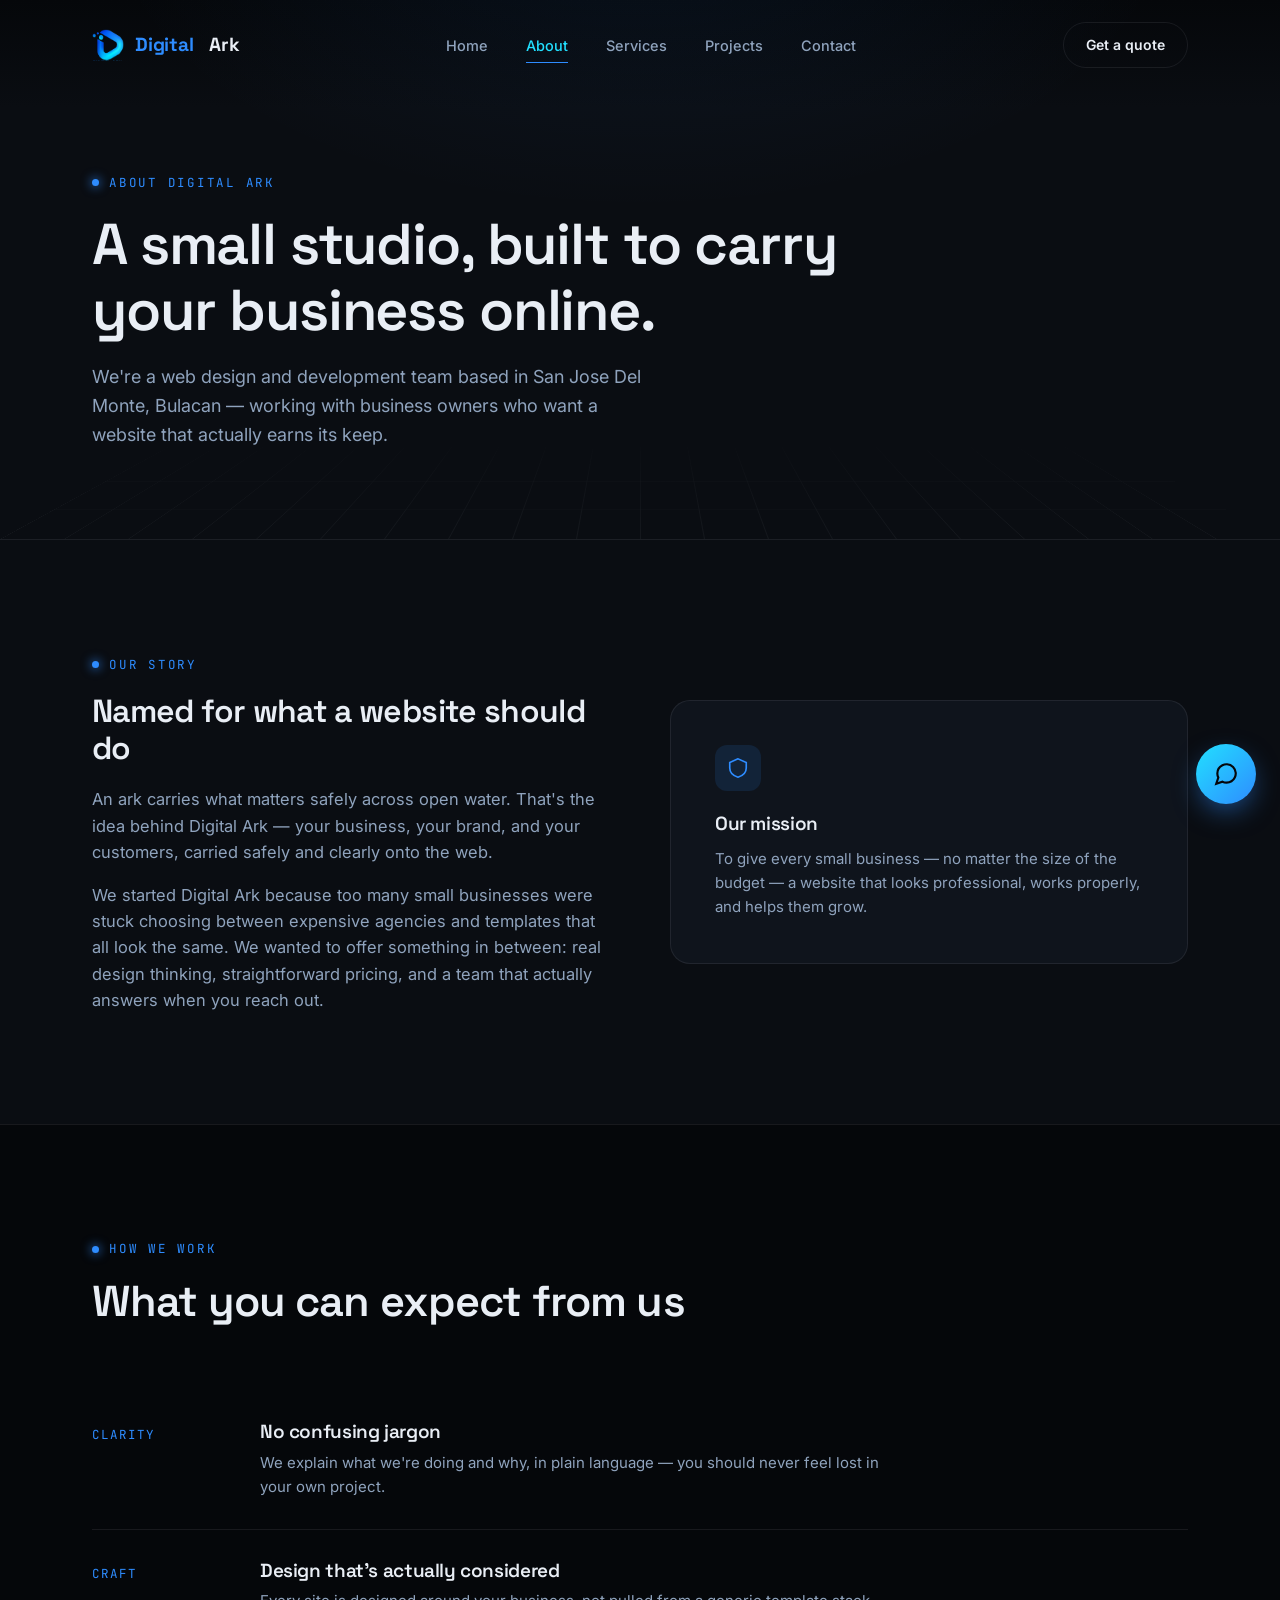
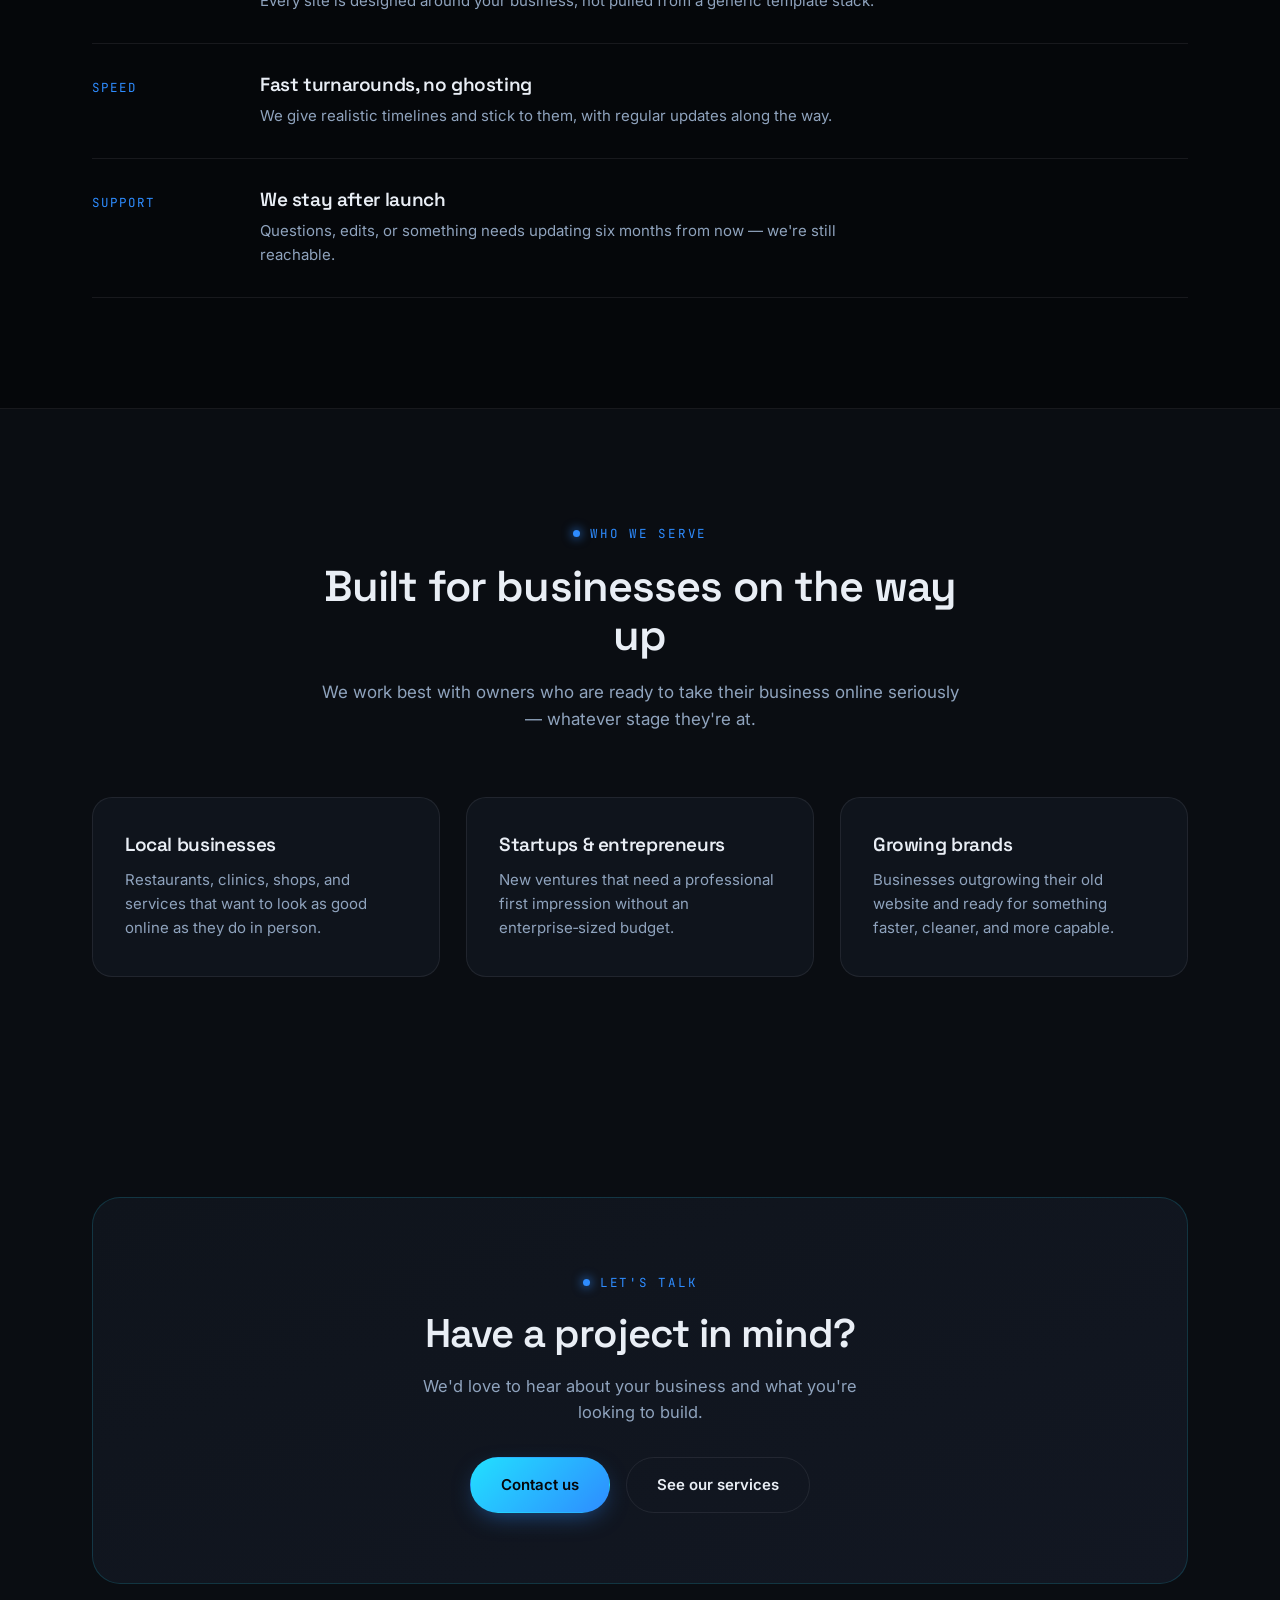
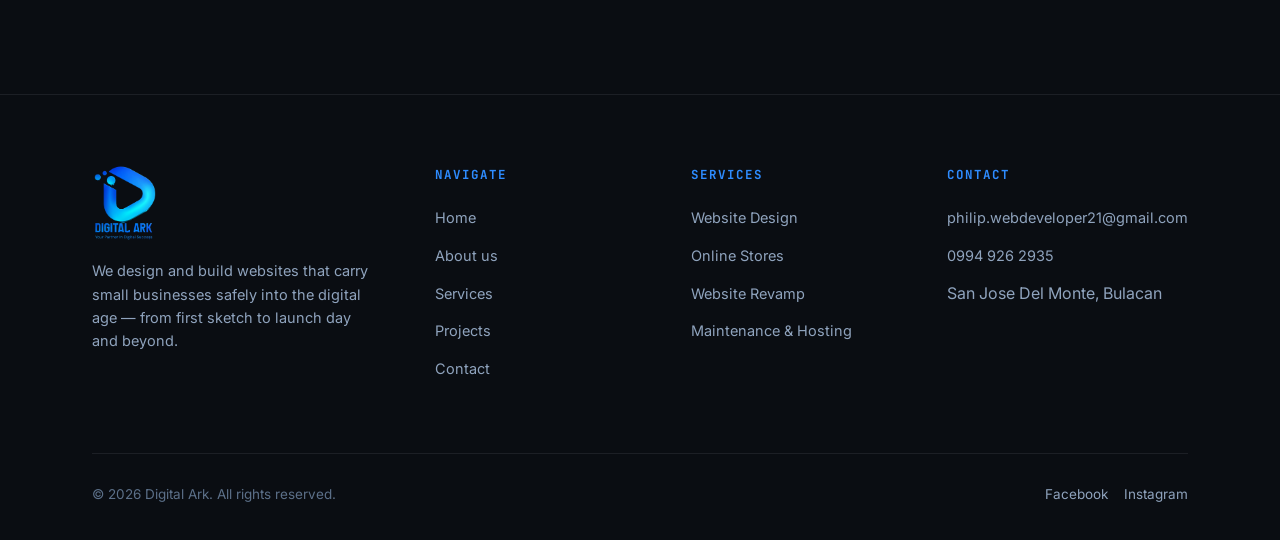
==== about.html @ 77d63b0c "Update about.html" ====
<!DOCTYPE html>
<html lang="en">
<head>
<meta charset="UTF-8">
<meta name="viewport" content="width=device-width, initial-scale=1.0">
<title>About Us — Digital Ark</title>
<meta name="description" content="Digital Ark is a web design studio based in San Jose Del Monte, Bulacan, building websites for small businesses across the Philippines.">
<link rel="icon" type="image/png" href="assets/logo-icon.png">
<link rel="stylesheet" href="css/style.css">
</head>
<body>

    <button id="faq-chat-fab" class="ai-chat-fab" aria-label="Chat with Digital Ark">
  <svg viewBox="0 0 24 24" fill="none" stroke="currentColor" stroke-width="2"><path d="M21 11.5a8.38 8.38 0 0 1-.9 3.8 8.5 8.5 0 0 1-7.6 4.7 8.38 8.38 0 0 1-3.8-.9L3 21l1.9-5.7a8.38 8.38 0 0 1-.9-3.8 8.5 8.5 0 0 1 4.7-7.6 8.38 8.38 0 0 1 3.8-.9h.5a8.48 8.48 0 0 1 8 8v.5z"/></svg>
</button>

<nav class="nav">
  <div class="container nav-inner">
    <a href="index.html" class="brand"><img src="assets/logo-icon.png" alt="Digital Ark logo"><span>Digital</span>&nbsp;Ark</a>
    <div class="nav-links">
      <a href="index.html">Home</a>
      <a href="about.html">About</a>
      <a href="services.html">Services</a>
      <a href="projects.html">Projects</a>
      <a href="contact.html">Contact</a>
    </div>
    <div class="nav-cta">
      <a href="contact.html" class="btn btn-ghost">Get a quote</a>
      <button class="nav-toggle" aria-label="Toggle menu"><span></span><span></span><span></span></button>
    </div>
  </div>
</nav>

<header class="page-hero">
  <div class="horizon"></div>
  <div class="container">
    <div class="eyebrow">About Digital Ark</div>
    <h1>A small studio, built to carry your business online.</h1>
    <p>We're a web design and development team based in San Jose Del Monte, Bulacan — working with business owners who want a website that actually earns its keep.</p>
  </div>
</header>

<section>
  <div class="container">
    <div class="grid grid-2" style="align-items:center; gap:60px;">
      <div class="reveal">
        <div class="eyebrow">Our Story</div>
        <h2 style="font-size:2rem; margin-bottom:20px;">Named for what a website should do</h2>
        <p class="text-muted" style="font-size:16.5px; margin-bottom:16px;">An ark carries what matters safely across open water. That's the idea behind Digital Ark — your business, your brand, and your customers, carried safely and clearly onto the web.</p>
        <p class="text-muted" style="font-size:16.5px;">We started Digital Ark because too many small businesses were stuck choosing between expensive agencies and templates that all look the same. We wanted to offer something in between: real design thinking, straightforward pricing, and a team that actually answers when you reach out.</p>
      </div>
      <div class="reveal reveal-delay-1">
        <div class="card" style="padding:44px;">
          <div class="icon"><svg width="22" height="22" viewBox="0 0 24 24" fill="none" stroke="currentColor" stroke-width="1.8"><path d="M12 2 3 6v6c0 5 4 8.5 9 10 5-1.5 9-5 9-10V6z"/></svg></div>
          <h3>Our mission</h3>
          <p>To give every small business — no matter the size of the budget — a website that looks professional, works properly, and helps them grow.</p>
        </div>
      </div>
    </div>
  </div>
</section>

<section style="background:var(--bg-deep); border-top:1px solid var(--line-soft); border-bottom:1px solid var(--line-soft);">
  <div class="container">
    <div class="section-head reveal">
      <div class="eyebrow">How We Work</div>
      <h2>What you can expect from us</h2>
    </div>

    <div class="value-row reveal">
      <div class="tag">Clarity</div>
      <div>
        <h4>No confusing jargon</h4>
        <p>We explain what we're doing and why, in plain language — you should never feel lost in your own project.</p>
      </div>
    </div>
    <div class="value-row reveal reveal-delay-1">
      <div class="tag">Craft</div>
      <div>
        <h4>Design that's actually considered</h4>
        <p>Every site is designed around your business, not pulled from a generic template stack.</p>
      </div>
    </div>
    <div class="value-row reveal reveal-delay-2">
      <div class="tag">Speed</div>
      <div>
        <h4>Fast turnarounds, no ghosting</h4>
        <p>We give realistic timelines and stick to them, with regular updates along the way.</p>
      </div>
    </div>
    <div class="value-row reveal reveal-delay-3">
      <div class="tag">Support</div>
      <div>
        <h4>We stay after launch</h4>
        <p>Questions, edits, or something needs updating six months from now — we're still reachable.</p>
      </div>
    </div>
  </div>
</section>

<section>
  <div class="container">
    <div class="section-head center reveal">
      <div class="eyebrow" style="justify-content:center">Who We Serve</div>
      <h2>Built for businesses on the way up</h2>
      <p>We work best with owners who are ready to take their business online seriously — whatever stage they're at.</p>
    </div>
    <div class="grid grid-3">
      <div class="card reveal">
        <h3>Local businesses</h3>
        <p>Restaurants, clinics, shops, and services that want to look as good online as they do in person.</p>
      </div>
      <div class="card reveal reveal-delay-1">
        <h3>Startups & entrepreneurs</h3>
        <p>New ventures that need a professional first impression without an enterprise‑sized budget.</p>
      </div>
      <div class="card reveal reveal-delay-2">
        <h3>Growing brands</h3>
        <p>Businesses outgrowing their old website and ready for something faster, cleaner, and more capable.</p>
      </div>
    </div>
  </div>
</section>

<section>
  <div class="container">
    <div class="cta-banner reveal">
      <div class="eyebrow" style="justify-content:center">Let's talk</div>
      <h2>Have a project in mind?</h2>
      <p>We'd love to hear about your business and what you're looking to build.</p>
      <div class="actions">
        <a href="contact.html" class="btn btn-primary">Contact us</a>
        <a href="services.html" class="btn btn-ghost">See our services</a>
      </div>
    </div>
  </div>
</section>

<footer>
  <div class="container">
    <div class="footer-top">
      <div class="footer-brand">
        <a href="index.html" class="brand"><img src="assets/logo-full.png" alt="Digital Ark — Your Partner in Digital Success"></a>
        <p>We design and build websites that carry small businesses safely into the digital age — from first sketch to launch day and beyond.</p>
      </div>
      <div class="footer-col">
        <h5>Navigate</h5>
        <ul>
          <li><a href="index.html">Home</a></li>
          <li><a href="about.html">About us</a></li>
          <li><a href="services.html">Services</a></li>
          <li><a href="projects.html">Projects</a></li>
          <li><a href="contact.html">Contact</a></li>
        </ul>
      </div>
      <div class="footer-col">
        <h5>Services</h5>
        <ul>
          <li><a href="services.html">Website Design</a></li>
          <li><a href="services.html">Online Stores</a></li>
          <li><a href="services.html">Website Revamp</a></li>
          <li><a href="services.html">Maintenance & Hosting</a></li>
        </ul>
      </div>
      <div class="footer-col">
        <h5>Contact</h5>
        <ul>
          <li><a href="mailto:philip.webdeveloper21@gmail.com">philip.webdeveloper21@gmail.com</a></li>
          <li><a href="tel:+639949262935">0994 926 2935</a></li>
          <li><span class="text-muted">San Jose Del Monte, Bulacan</span></li>
        </ul>
      </div>
    </div>
    <div class="footer-bottom">
      <p>© 2026 Digital Ark. All rights reserved.</p>
      <div class="socials">
<a href="https://www.facebook.com/profile.php?id=61579037024996" aria-label="Facebook" target="_blank" rel="noopener noreferrer">
    Facebook
</a>

<a href="https://www.instagram.com/phlp_john/" aria-label="Instagram" target="_blank" rel="noopener noreferrer">
    Instagram
</a>
      </div>
    </div>
  </div>
</footer>

<script src="js/main.js"></script>
       <script src="js/faq-chatbot.js"></script>
</body>
</html>
---- css/style.css ----
/* ============================================================
   DIGITAL ARK — Design System
   Matched to the brand logo: a deep-blue-to-cyan "D" mark on
   near-black. The glow is the signal here — a bright electric
   current running through a dark interface.
   ============================================================ */

@import url('https://fonts.googleapis.com/css2?family=Space+Grotesk:wght@400;500;600;700&family=Inter:wght@400;500;600;700&family=JetBrains+Mono:wght@400;500&display=swap');

:root {
  --bg-deep: #05070a;
  --bg-navy: #0a0d12;
  --bg-navy-light: #121722;
  --bg-card: #0f141c;
  --bg-card-hover: #161e2b;
  --line: rgba(34, 224, 255, 0.16);
  --line-soft: rgba(233, 238, 245, 0.08);
  --gold: #2e8cff;
  --gold-bright: #22e0ff;
  --gold-dim: rgba(46, 140, 255, 0.5);
  --text: #e9eef5;
  --text-muted: #8fa3bd;
  --text-faint: #5c7089;
  --font-display: 'Space Grotesk', sans-serif;
  --font-body: 'Inter', sans-serif;
  --font-mono: 'JetBrains Mono', monospace;
  --ease: cubic-bezier(0.16, 1, 0.3, 1);
  --container: 1160px;
}

* { margin: 0; padding: 0; box-sizing: border-box; }

html { scroll-behavior: smooth; }

@media (prefers-reduced-motion: reduce) {
  html { scroll-behavior: auto; }
  *, *::before, *::after {
    animation-duration: 0.001ms !important;
    animation-iteration-count: 1 !important;
    transition-duration: 0.001ms !important;
    scroll-behavior: auto !important;
  }
}

body {
  background: var(--bg-navy);
  color: var(--text);
  font-family: var(--font-body);
  line-height: 1.6;
  overflow-x: hidden;
  background-image:
    radial-gradient(ellipse 900px 500px at 50% -10%, rgba(46,140,255,0.08), transparent 60%),
    linear-gradient(180deg, var(--bg-deep) 0%, var(--bg-navy) 12%);
  background-attachment: fixed;
}

a { color: inherit; text-decoration: none; }
ul { list-style: none; }
img { max-width: 100%; display: block; }
button { font-family: inherit; cursor: pointer; }

.container {
  max-width: var(--container);
  margin: 0 auto;
  padding: 0 32px;
}

h1, h2, h3, h4 {
  font-family: var(--font-display);
  font-weight: 600;
  letter-spacing: -0.02em;
  line-height: 1.15;
}

.eyebrow {
  display: inline-flex;
  align-items: center;
  gap: 10px;
  font-family: var(--font-mono);
  font-size: 12.5px;
  letter-spacing: 0.14em;
  text-transform: uppercase;
  color: var(--gold);
  margin-bottom: 18px;
}
.eyebrow::before {
  content: '';
  width: 7px; height: 7px;
  border-radius: 50%;
  background: var(--gold);
  box-shadow: 0 0 10px 2px var(--gold-dim);
}

.text-muted { color: var(--text-muted); }

/* ---------------- Buttons ---------------- */
.btn {
  display: inline-flex;
  align-items: center;
  justify-content: center;
  gap: 8px;
  padding: 15px 30px;
  border-radius: 999px;
  font-weight: 600;
  font-size: 15px;
  border: 1px solid transparent;
  transition: transform .35s var(--ease), box-shadow .35s var(--ease), background .35s var(--ease), border-color .35s var(--ease);
  white-space: nowrap;
}
.btn-primary {
  background: linear-gradient(135deg, var(--gold-bright), var(--gold));
  color: #05070a;
  box-shadow: 0 8px 24px -8px rgba(46,140,255,0.55);
}
.btn-primary:hover { transform: translateY(-2px); box-shadow: 0 14px 30px -8px rgba(46,140,255,0.7); }
.btn-ghost {
  background: transparent;
  color: var(--text);
  border-color: var(--line-soft);
}
.btn-ghost:hover { border-color: var(--gold-dim); background: rgba(46,140,255,0.06); transform: translateY(-2px); }
.btn-block { width: 100%; }

/* ---------------- Nav ---------------- */
.nav {
  position: fixed;
  top: 0; left: 0; right: 0;
  z-index: 1000;
  padding: 22px 0;
  transition: padding .4s var(--ease), background .4s var(--ease), border-color .4s var(--ease);
  border-bottom: 1px solid transparent;
}
.nav.scrolled {
  padding: 14px 0;
  background: rgba(6, 11, 20, 0.82);
  backdrop-filter: blur(14px);
  -webkit-backdrop-filter: blur(14px);
  border-bottom: 1px solid var(--line-soft);
}
.nav-inner { display: flex; align-items: center; justify-content: space-between; }
.brand { display: flex; align-items: center; gap: 11px; font-family: var(--font-display); font-weight: 700; font-size: 19px; letter-spacing: -0.01em; }
.brand img { width: 32px; height: 32px; }
.brand span { color: var(--gold); }

.nav-links { display: flex; align-items: center; gap: 38px; }
.nav-links a {
  font-size: 14.5px; font-weight: 500; color: var(--text-muted);
  position: relative; padding: 4px 0; transition: color .3s;
}
.nav-links a::after {
  content: ''; position: absolute; left: 0; bottom: -2px;
  width: 0; height: 1px; background: var(--gold);
  transition: width .35s var(--ease);
}
.nav-links a:hover { color: var(--text); }
.nav-links a:hover::after { width: 100%; }
.nav-links a.active { color: var(--gold-bright); }
.nav-links a.active::after { width: 100%; }
.nav-cta { display: flex; align-items: center; gap: 18px; }
.nav-cta .btn { padding: 11px 22px; font-size: 14px; }

.nav-toggle {
  display: none;
  flex-direction: column;
  gap: 5px;
  background: none; border: none;
  z-index: 1001;
}
.nav-toggle span { width: 24px; height: 2px; background: var(--text); border-radius: 2px; transition: transform .3s var(--ease), opacity .3s; }
.nav-toggle.open span:nth-child(1) { transform: translateY(7px) rotate(45deg); }
.nav-toggle.open span:nth-child(2) { opacity: 0; }
.nav-toggle.open span:nth-child(3) { transform: translateY(-7px) rotate(-45deg); }

/* ---------------- Beacon signature element ---------------- */
.beacon {
  position: relative;
  width: 14px; height: 14px;
  border-radius: 50%;
  background: var(--gold-bright);
  box-shadow: 0 0 20px 4px var(--gold-dim);
}
.beacon::before, .beacon::after {
  content: '';
  position: absolute;
  inset: 0;
  border-radius: 50%;
  border: 1px solid var(--gold);
  animation: sonar 3.2s var(--ease) infinite;
  opacity: 0;
}
.beacon::after { animation-delay: 1.6s; }
@keyframes sonar {
  0% { transform: scale(1); opacity: 0.65; }
  100% { transform: scale(9); opacity: 0; }
}

.hero-beacon-wrap {
  position: absolute;
  top: 12%;
  left: 50%;
  transform: translateX(-50%);
}

/* Horizon grid backdrop for hero sections */
.horizon {
  position: absolute;
  left: 0; right: 0; bottom: 0;
  height: 46%;
  background-image:
    linear-gradient(var(--line-soft) 1px, transparent 1px),
    linear-gradient(90deg, var(--line-soft) 1px, transparent 1px);
  background-size: 64px 64px;
  mask-image: linear-gradient(to top, black, transparent 90%);
  -webkit-mask-image: linear-gradient(to top, black, transparent 90%);
  transform: perspective(500px) rotateX(55deg);
  transform-origin: bottom;
  opacity: 0.55;
  pointer-events: none;
}

/* ---------------- Page hero (inner pages) ---------------- */
.page-hero {
  position: relative;
  padding: 168px 0 90px;
  overflow: hidden;
  border-bottom: 1px solid var(--line-soft);
}
.page-hero h1 { font-size: clamp(2.4rem, 5vw, 3.6rem); max-width: 780px; }
.page-hero p { margin-top: 20px; font-size: 18px; color: var(--text-muted); max-width: 560px; }

/* ---------------- Hero (home) ---------------- */
.hero {
  position: relative;
  padding: 200px 0 140px;
  overflow: hidden;
}
.hero-content { position: relative; z-index: 2; text-align: center; max-width: 880px; margin: 0 auto; }
.hero h1 {
  font-size: clamp(2.6rem, 6.4vw, 4.6rem);
  margin-top: 28px;
}
.hero h1 em { font-style: normal; color: var(--gold-bright); }
.hero p.lead {
  margin: 26px auto 40px;
  font-size: 19px;
  color: var(--text-muted);
  max-width: 560px;
}
.hero-ctas { display: flex; gap: 16px; justify-content: center; flex-wrap: wrap; }

.hero-stats {
  position: relative; z-index: 2;
  display: grid;
  grid-template-columns: repeat(4, 1fr);
  gap: 1px;
  margin-top: 100px;
  background: var(--line-soft);
  border: 1px solid var(--line-soft);
  border-radius: 18px;
  overflow: hidden;
}
.hero-stats div {
  background: rgba(11,26,44,0.7);
  padding: 30px 20px;
  text-align: center;
}
.hero-stats strong {
  display: block;
  font-family: var(--font-display);
  font-size: clamp(1.5rem, 3vw, 2.1rem);
  color: var(--gold-bright);
}
.hero-stats span { font-size: 13px; color: var(--text-muted); }

/* ---------------- Sections ---------------- */
section { position: relative; padding: 110px 0; }
.section-head { max-width: 640px; margin-bottom: 64px; }
.section-head.center { margin-left: auto; margin-right: auto; text-align: center; }
.section-head h2 { font-size: clamp(1.9rem, 3.6vw, 2.7rem); }
.section-head p { margin-top: 18px; font-size: 17px; color: var(--text-muted); }

.divider {
  display: flex; align-items: center; gap: 16px;
  color: var(--text-faint);
}
.divider::before, .divider::after { content: ''; flex: 1; height: 1px; background: var(--line-soft); }

/* ---------------- Cards ---------------- */
.grid { display: grid; gap: 26px; }
.grid-3 { grid-template-columns: repeat(3, 1fr); }
.grid-2 { grid-template-columns: repeat(2, 1fr); }

.card {
  background: var(--bg-card);
  border: 1px solid var(--line-soft);
  border-radius: 20px;
  padding: 36px 32px;
  transition: transform .4s var(--ease), border-color .4s var(--ease), background .4s var(--ease);
}
.card:hover {
  transform: translateY(-6px);
  border-color: var(--gold-dim);
  background: var(--bg-card-hover);
}
.card .icon {
  width: 46px; height: 46px;
  border-radius: 12px;
  background: rgba(46,140,255,0.12);
  display: flex; align-items: center; justify-content: center;
  margin-bottom: 22px;
  color: var(--gold);
}
.card h3 { font-size: 19px; margin-bottom: 12px; }
.card p { color: var(--text-muted); font-size: 15px; }
.card ul { margin-top: 16px; display: flex; flex-direction: column; gap: 9px; }
.card ul li {
  font-size: 14px; color: var(--text-muted);
  display: flex; align-items: center; gap: 10px;
}
.card ul li::before { content: ''; width: 5px; height: 5px; border-radius: 50%; background: var(--gold); flex-shrink: 0; }
.card .price { margin-top: 20px; font-family: var(--font-display); font-size: 30px; color: var(--gold-bright); }
.card .price span { font-family: var(--font-body); font-size: 14px; color: var(--text-muted); font-weight: 400; }

.card.featured { border-color: var(--gold-dim); position: relative; background: linear-gradient(180deg, rgba(46,140,255,0.08), var(--bg-card) 40%); }
.card.featured::before {
  content: 'Most chosen';
  position: absolute; top: -13px; left: 32px;
  font-family: var(--font-mono); font-size: 11px; letter-spacing: 0.1em; text-transform: uppercase;
  background: var(--gold); color: #05070a; padding: 5px 12px; border-radius: 999px; font-weight: 600;
}

/* ---------------- Process / numbered steps ---------------- */
.steps { display: grid; grid-template-columns: repeat(4, 1fr); gap: 0; }
.step {
  position: relative;
  padding: 0 26px 0 0;
  border-right: 1px solid var(--line-soft);
}
.step:last-child { border-right: none; }
.step .num {
  font-family: var(--font-mono);
  font-size: 13px;
  color: var(--gold);
  letter-spacing: 0.08em;
}
.step h3 { margin: 16px 0 10px; font-size: 18px; }
.step p { font-size: 14.5px; color: var(--text-muted); }

/* ---------------- Values grid (about) ---------------- */
.value-row {
  display: flex;
  gap: 28px;
  padding: 30px 0;
  border-bottom: 1px solid var(--line-soft);
  align-items: flex-start;
}
.value-row:first-child { border-top: 1px solid var(--line-soft); }
.value-row .tag {
  font-family: var(--font-mono);
  font-size: 12.5px;
  color: var(--gold);
  width: 140px;
  flex-shrink: 0;
  padding-top: 4px;
  text-transform: uppercase;
  letter-spacing: 0.08em;
}
.value-row h4 { font-size: 19px; margin-bottom: 8px; }
.value-row p { color: var(--text-muted); font-size: 15px; max-width: 620px; }

/* ---------------- Projects ---------------- */
.filters { display: flex; gap: 10px; flex-wrap: wrap; margin-bottom: 46px; }
.filter-btn {
  padding: 9px 20px;
  border-radius: 999px;
  border: 1px solid var(--line-soft);
  background: transparent;
  color: var(--text-muted);
  font-size: 13.5px;
  font-weight: 500;
  transition: all .3s var(--ease);
}
.filter-btn:hover { border-color: var(--gold-dim); color: var(--text); }
.filter-btn.active { background: var(--gold); color: #05070a; border-color: var(--gold); font-weight: 600; }

.project-card { overflow: hidden; padding: 0; }
.project-thumb {
  height: 210px;
  position: relative;
  display: flex; align-items: center; justify-content: center;
  overflow: hidden;
}
.project-thumb::after {
  content: '';
  position: absolute; inset: 0;
  background-image: linear-gradient(rgba(233,238,245,0.06) 1px, transparent 1px), linear-gradient(90deg, rgba(233,238,245,0.06) 1px, transparent 1px);
  background-size: 26px 26px;
}
.project-thumb span {
  position: relative; z-index: 1;
  font-family: var(--font-display);
  font-size: 15px;
  color: rgba(233,238,245,0.75);
  letter-spacing: 0.02em;
}
.project-body { padding: 28px 30px 32px; }
.project-body .tag-row { display: flex; gap: 8px; margin-bottom: 14px; flex-wrap: wrap; }
.project-body .pill {
  font-family: var(--font-mono); font-size: 11px; letter-spacing: 0.05em; text-transform: uppercase;
  color: var(--gold); border: 1px solid var(--line); padding: 4px 10px; border-radius: 999px;
}
.project-body h3 { font-size: 20px; margin-bottom: 10px; }
.project-body p { color: var(--text-muted); font-size: 14.5px; }
.note-banner {
  margin-top: 50px;
  border: 1px dashed var(--line);
  border-radius: 16px;
  padding: 26px 30px;
  color: var(--text-muted);
  font-size: 14.5px;
  text-align: center;
}

/* ---------------- Contact ---------------- */
.contact-grid { display: grid; grid-template-columns: 1fr 1.3fr; gap: 60px; align-items: start; }
.contact-info-card {
  display: flex; gap: 18px; align-items: flex-start;
  padding: 24px 0;
  border-bottom: 1px solid var(--line-soft);
}
.contact-info-card:first-child { padding-top: 0; }
.contact-info-card .icon {
  width: 44px; height: 44px; flex-shrink: 0;
  border-radius: 12px; background: rgba(46,140,255,0.12);
  display: flex; align-items: center; justify-content: center; color: var(--gold);
}
.contact-info-card h4 { font-size: 15px; margin-bottom: 6px; color: var(--text-muted); font-weight: 500; text-transform: uppercase; letter-spacing: 0.05em; font-size: 12.5px; font-family: var(--font-mono); }
.contact-info-card p { font-size: 16.5px; }
.contact-info-card a:hover { color: var(--gold-bright); }

.map-wrap {
  margin-top: 30px;
  border-radius: 18px;
  overflow: hidden;
  border: 1px solid var(--line-soft);
  filter: grayscale(0.4) invert(0.92) contrast(0.9);
  height: 260px;
}
.map-wrap iframe { width: 100%; height: 100%; border: 0; }

.form-card { background: var(--bg-card); border: 1px solid var(--line-soft); border-radius: 22px; padding: 44px; }
.field { margin-bottom: 22px; }
.field label { display: block; font-size: 13px; font-family: var(--font-mono); letter-spacing: 0.05em; color: var(--text-muted); margin-bottom: 9px; text-transform: uppercase; }
.field input, .field select, .field textarea {
  width: 100%;
  background: var(--bg-navy);
  border: 1px solid var(--line-soft);
  border-radius: 12px;
  padding: 13px 16px;
  color: var(--text);
  font-family: var(--font-body);
  font-size: 15px;
  transition: border-color .3s;
}
.field input:focus, .field select:focus, .field textarea:focus {
  outline: none; border-color: var(--gold);
}
.field textarea { resize: vertical; min-height: 120px; }
.form-status { margin-top: 16px; font-size: 14px; color: var(--gold-bright); min-height: 20px; }

/* ---------------- CTA banner ---------------- */
.cta-banner {
  position: relative;
  border-radius: 28px;
  padding: 70px 50px;
  text-align: center;
  overflow: hidden;
  background: linear-gradient(160deg, var(--bg-card), var(--bg-navy-light));
  border: 1px solid var(--line);
}
.cta-banner h2 { font-size: clamp(1.8rem, 3.6vw, 2.5rem); margin-bottom: 16px; }
.cta-banner p { color: var(--text-muted); max-width: 480px; margin: 0 auto 32px; font-size: 16.5px; }
.cta-banner .actions { display: flex; gap: 16px; justify-content: center; flex-wrap: wrap; }

/* ---------------- Footer ---------------- */
footer { border-top: 1px solid var(--line-soft); padding: 70px 0 34px; }
.footer-top { display: grid; grid-template-columns: 1.4fr 1fr 1fr 1fr; gap: 40px; margin-bottom: 60px; }
.footer-brand .brand { margin-bottom: 18px; align-items: flex-start; }
.footer-brand .brand img { width: auto; height: 76px; }
.footer-brand p { color: var(--text-muted); font-size: 14.5px; max-width: 280px; }
.footer-col h5 { font-family: var(--font-mono); font-size: 12.5px; text-transform: uppercase; letter-spacing: 0.08em; color: var(--gold); margin-bottom: 20px; }
.footer-col ul li { margin-bottom: 12px; }
.footer-col ul li a { font-size: 14.5px; color: var(--text-muted); transition: color .3s; }
.footer-col ul li a:hover { color: var(--text); }
.footer-bottom {
  display: flex; justify-content: space-between; align-items: center;
  padding-top: 30px; border-top: 1px solid var(--line-soft);
  font-size: 13.5px; color: var(--text-faint); flex-wrap: wrap; gap: 12px;
}
.footer-bottom .socials { display: flex; gap: 16px; }
.footer-bottom .socials a { color: var(--text-muted); transition: color .3s; }
.footer-bottom .socials a:hover { color: var(--gold); }

/* ---------------- Reveal on scroll ---------------- */
.reveal { opacity: 0; transform: translateY(28px); transition: opacity .8s var(--ease), transform .8s var(--ease); }
.reveal.in { opacity: 1; transform: translateY(0); }
.reveal-delay-1 { transition-delay: .1s; }
.reveal-delay-2 { transition-delay: .2s; }
.reveal-delay-3 { transition-delay: .3s; }

/* ---------------- Responsive ---------------- */
@media (max-width: 980px) {
  .grid-3 { grid-template-columns: repeat(2, 1fr); }
  .footer-top { grid-template-columns: 1fr 1fr; }
  .steps { grid-template-columns: repeat(2, 1fr); row-gap: 40px; }
  .step { border-right: none; border-bottom: 1px solid var(--line-soft); padding-bottom: 30px; }
  .contact-grid { grid-template-columns: 1fr; }
  .hero-stats { grid-template-columns: repeat(2, 1fr); }
}

@media (max-width: 760px) {
  .nav-links, .nav-cta .btn-ghost { display: none; }
  .nav-toggle { display: flex; }
  .nav.mobile-open .nav-links {
    display: flex; position: fixed; inset: 0; top: 68px;
    flex-direction: column; background: var(--bg-deep);
    padding: 40px 32px; gap: 8px; height: calc(100vh - 68px);
  }
  .nav.mobile-open .nav-links a { font-size: 20px; padding: 14px 0; border-bottom: 1px solid var(--line-soft); width: 100%; }
  .grid-3, .grid-2 { grid-template-columns: 1fr; }
  .hero { padding: 150px 0 100px; }
  .page-hero { padding: 140px 0 70px; }
  .value-row { flex-direction: column; gap: 10px; }
  .value-row .tag { width: auto; }
  .footer-top { grid-template-columns: 1fr; gap: 34px; }
  section { padding: 80px 0; }
  .form-card { padding: 30px 24px; }
}
.ceo-link {
  display: inline-block;
  position: relative;
  text-decoration: none;
  color: white;
  transition: all 0.35s ease;
}

.ceo-link::after {
  content: "";
  position: absolute;
  left: 0;
  bottom: -3px;
  width: 0;
  height: 2px;
  background: #00c8ff;
  transition: width 0.35s ease;
}

.ceo-link:hover {
  color: #00BFFF;
  transform: scale(1.08);
  text-shadow: 0 0 15px rgba(0, 200, 255, 0.7);
}

.ceo-link:hover::after {
  width: 100%;
}

.ai-chat-fab {
  position: fixed;
  right: 24px;
  bottom: 96px; /* stacked above the Messenger button at bottom:24px */
  z-index: 999;
  width: 60px;
  height: 60px;
  border-radius: 50%;
  border: none;
  display: flex;
  align-items: center;
  justify-content: center;
  background: linear-gradient(135deg, var(--gold-bright), var(--gold));
  box-shadow: 0 10px 28px -6px rgba(46,140,255,0.6);
  color: #05070a;
  cursor: pointer;
  transition: transform .35s cubic-bezier(0.16,1,0.3,1), box-shadow .35s cubic-bezier(0.16,1,0.3,1);
}
.ai-chat-fab:hover { transform: translateY(-3px) scale(1.05); box-shadow: 0 16px 34px -6px rgba(46,140,255,0.75); }
.ai-chat-fab svg { width: 26px; height: 26px; }

/* If you are NOT using the Messenger button, change bottom: 96px above to bottom: 24px */

.ai-chat-window {
  position: fixed;
  right: 24px;
  bottom: 168px;
  z-index: 1000;
  width: 360px;
  max-width: calc(100vw - 32px);
  height: 480px;
  max-height: calc(100vh - 200px);
  background: #0a0d12;
  border: 1px solid rgba(233, 238, 245, 0.08);
  border-radius: 20px;
  box-shadow: 0 30px 60px -12px rgba(0,0,0,0.6);
  display: flex;
  flex-direction: column;
  overflow: hidden;
  opacity: 0;
  transform: translateY(16px) scale(0.98);
  pointer-events: none;
  transition: opacity .3s cubic-bezier(0.16,1,0.3,1), transform .3s cubic-bezier(0.16,1,0.3,1);
}
.ai-chat-window.open {
  opacity: 1;
  transform: translateY(0) scale(1);
  pointer-events: auto;
}

.ai-chat-header {
  display: flex;
  align-items: center;
  gap: 12px;
  padding: 16px 18px;
  border-bottom: 1px solid rgba(233, 238, 245, 0.08);
  background: linear-gradient(135deg, rgba(46,140,255,0.14), transparent);
}
.ai-chat-header img { width: 34px; height: 34px; flex-shrink: 0; }
.ai-chat-header div { flex: 1; display: flex; flex-direction: column; line-height: 1.3; }
.ai-chat-header strong { font-family: 'Space Grotesk', sans-serif; font-size: 14.5px; color: #e9eef5; }
.ai-chat-header span { font-size: 12px; color: #8fa3bd; }
.ai-chat-header button {
  background: none; border: none; color: #8fa3bd; cursor: pointer;
  padding: 4px; display: flex; transition: color .2s;
}
.ai-chat-header button:hover { color: #e9eef5; }
.ai-chat-header button svg { width: 18px; height: 18px; }

.ai-chat-messages {
  flex: 1;
  overflow-y: auto;
  padding: 18px;
  display: flex;
  flex-direction: column;
  gap: 12px;
}
.ai-chat-messages::-webkit-scrollbar { width: 6px; }
.ai-chat-messages::-webkit-scrollbar-thumb { background: rgba(233,238,245,0.15); border-radius: 999px; }

.ai-msg {
  max-width: 84%;
  padding: 10px 14px;
  border-radius: 14px;
  font-size: 14px;
  line-height: 1.5;
  white-space: pre-wrap;
}
.ai-msg-bot {
  align-self: flex-start;
  background: #10233a;
  color: #e9eef5;
  border-bottom-left-radius: 4px;
}
.ai-msg-user {
  align-self: flex-end;
  background: linear-gradient(135deg, #22e0ff, #2e8cff);
  color: #05070a;
  font-weight: 500;
  border-bottom-right-radius: 4px;
}
.ai-msg-typing {
  align-self: flex-start;
  display: flex;
  gap: 4px;
  padding: 12px 14px;
  background: #10233a;
  border-radius: 14px;
  border-bottom-left-radius: 4px;
}
.ai-msg-typing span {
  width: 6px; height: 6px; border-radius: 50%;
  background: #8fa3bd;
  animation: ai-typing 1.2s infinite ease-in-out;
}
.ai-msg-typing span:nth-child(2) { animation-delay: .2s; }
.ai-msg-typing span:nth-child(3) { animation-delay: .4s; }
@keyframes ai-typing {
  0%, 60%, 100% { transform: translateY(0); opacity: .5; }
  30% { transform: translateY(-4px); opacity: 1; }
}

.ai-chat-input-row {
  display: flex;
  align-items: center;
  gap: 10px;
  padding: 14px;
  border-top: 1px solid rgba(233, 238, 245, 0.08);
}
.ai-chat-input-row input {
  flex: 1;
  background: #10233a;
  border: 1px solid rgba(233, 238, 245, 0.08);
  border-radius: 999px;
  padding: 11px 16px;
  color: #e9eef5;
  font-size: 14px;
  font-family: 'Inter', sans-serif;
}
.ai-chat-input-row input:focus { outline: none; border-color: #2e8cff; }
.ai-chat-input-row button {
  width: 40px; height: 40px;
  border-radius: 50%;
  border: none;
  background: linear-gradient(135deg, #22e0ff, #2e8cff);
  color: #05070a;
  display: flex; align-items: center; justify-content: center;
  cursor: pointer;
  flex-shrink: 0;
  transition: transform .2s;
}
.ai-chat-input-row button:hover { transform: scale(1.06); }
.ai-chat-input-row button svg { width: 17px; height: 17px; }
.ai-chat-input-row button:disabled { opacity: .5; cursor: not-allowed; transform: none; }

@media (max-width: 600px) {
  .ai-chat-fab { right: 16px; bottom: 84px; width: 54px; height: 54px; }
  .ai-chat-window { right: 16px; bottom: 148px; width: calc(100vw - 32px); }
}

/* ---------------- Quick-reply chips (FAQ bot) ---------------- */
.faq-chip-row {
  display: flex;
  flex-wrap: wrap;
  gap: 8px;
  margin-top: 4px;
}
.faq-chip {
  background: #10233a;
  border: 1px solid rgba(46,140,255,0.35);
  color: #e9eef5;
  font-size: 13px;
  font-weight: 500;
  padding: 8px 14px;
  border-radius: 999px;
  cursor: pointer;
  transition: background .25s, border-color .25s, transform .2s;
  font-family: 'Inter', sans-serif;
}
.faq-chip:hover {
  background: rgba(46,140,255,0.16);
  border-color: var(--gold);
  transform: translateY(-1px);
}
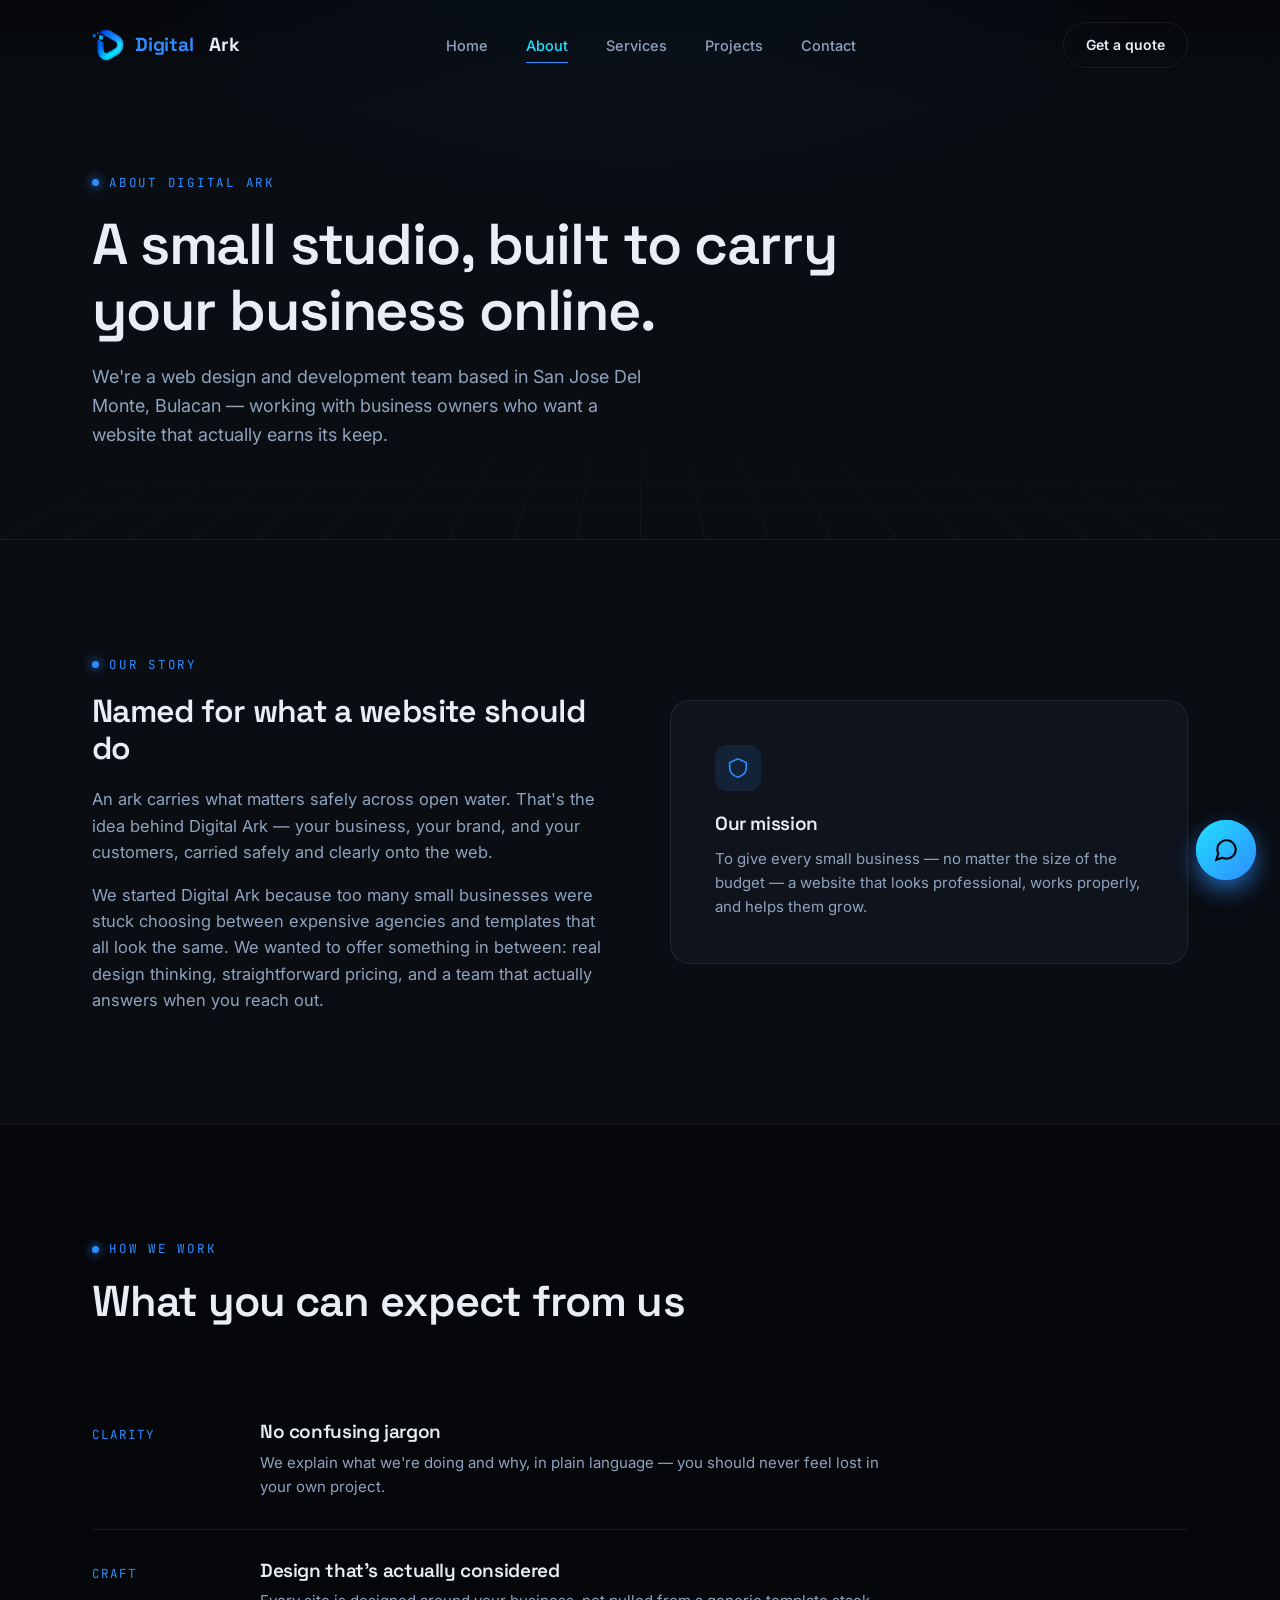
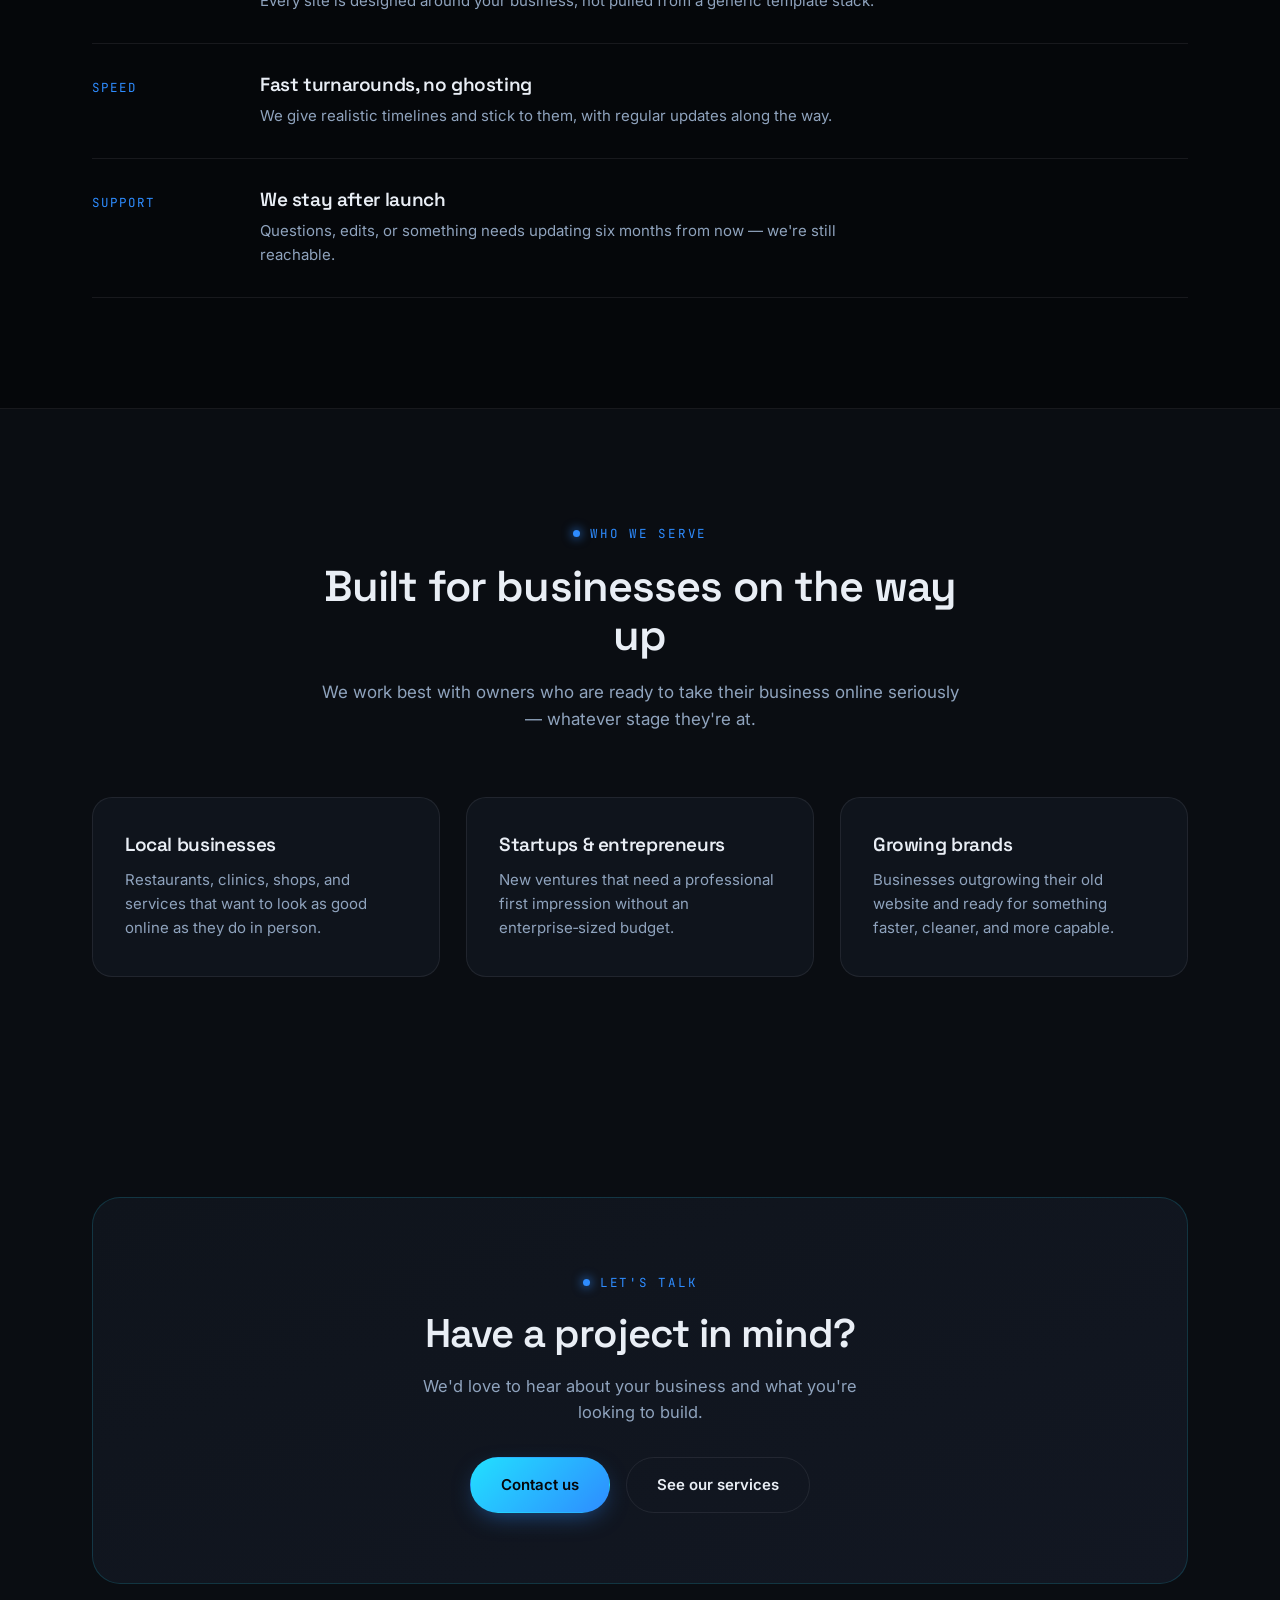
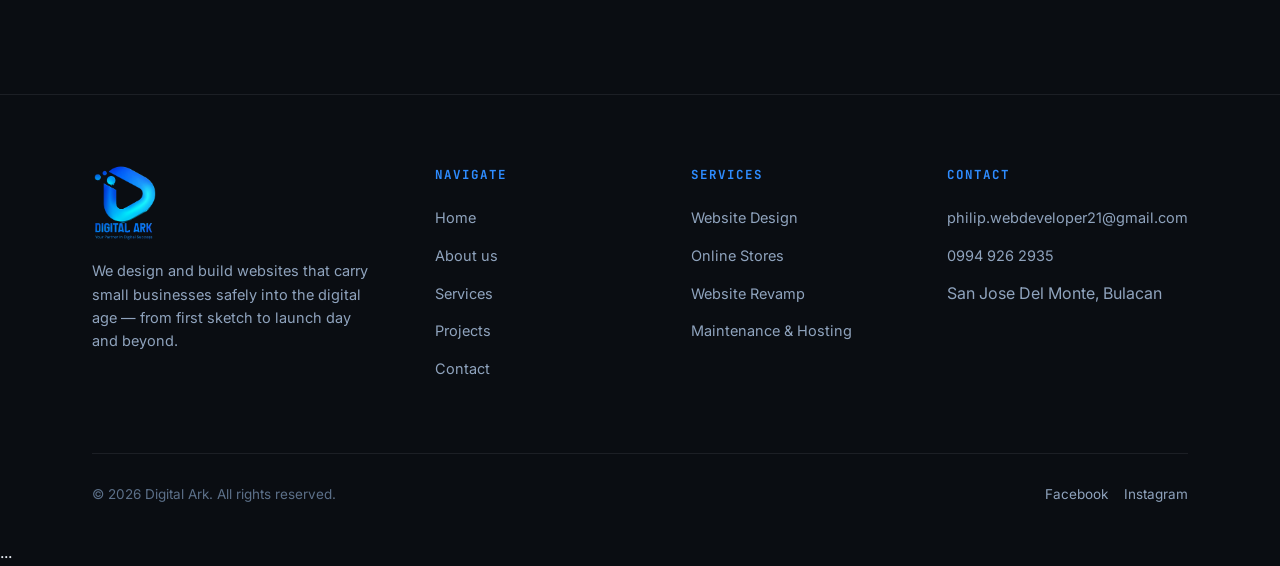
==== commit c6fbad7e: "Update about.html" ====
--- a/about.html
+++ b/about.html
@@ -19,7 +19,7 @@
     <a href="index.html" class="brand"><img src="assets/logo-icon.png" alt="Digital Ark logo"><span>Digital</span>&nbsp;Ark</a>
     <div class="nav-links">
       <a href="index.html">Home</a>
-      <a href="about.html">About</a>
+      <a href="about.html"class="active">About</a>
       <a href="services.html">Services</a>
       <a href="projects.html">Projects</a>
       <a href="contact.html">Contact</a>
@@ -187,6 +187,18 @@
 </footer>
 
 <script src="js/main.js"></script>
-       <script src="js/faq-chatbot.js"></script>
+<script src="js/faq-chatbot.js"></script>
+
+    <!-- Chat Button -->
+<button id="faq-chat-fab" class="ai-chat-fab" aria-label="Chat with Digital Ark">
+  <svg viewBox="0 0 24 24" fill="none" stroke="currentColor" stroke-width="2">
+    <path d="M21 11.5a8.38 8.38 0 0 1-.9 3.8 8.5 8.5 0 0 1-7.6 4.7 8.38 8.38 0 0 1-3.8-.9L3 21l1.9-5.7a8.38 8.38 0 0 1-.9-3.8 8.5 8.5 0 0 1 4.7-7.6 8.38 8.38 0 0 1 3.8-.9h.5a8.48 8.48 0 0 1 8 8v.5z"/>
+  </svg>
+</button>
+
+<div id="faq-chat-window">
+    ...
+</div>
+    
 </body>
 </html>
--- a/css/style.css
+++ b/css/style.css
@@ -568,7 +568,7 @@
 .ai-chat-fab {
   position: fixed;
   right: 24px;
-  bottom: 96px; /* stacked above the Messenger button at bottom:24px */
+  bottom: 20px; /* stacked above the Messenger button at bottom:24px */
   z-index: 999;
   width: 60px;
   height: 60px;
@@ -591,7 +591,7 @@
 .ai-chat-window {
   position: fixed;
   right: 24px;
-  bottom: 168px;
+  bottom: 20px;
   z-index: 1000;
   width: 360px;
   max-width: calc(100vw - 32px);
@@ -721,8 +721,8 @@
 .ai-chat-input-row button:disabled { opacity: .5; cursor: not-allowed; transform: none; }
 
 @media (max-width: 600px) {
-  .ai-chat-fab { right: 16px; bottom: 84px; width: 54px; height: 54px; }
-  .ai-chat-window { right: 16px; bottom: 148px; width: calc(100vw - 32px); }
+  .ai-chat-fab { right: 16px; bottom: 96px; width: 54px; height: 54px; }
+  .ai-chat-window { right: 16px; bottom: 20px; width: calc(100vw - 32px); }
 }
 
 /* ---------------- Quick-reply chips (FAQ bot) ---------------- */
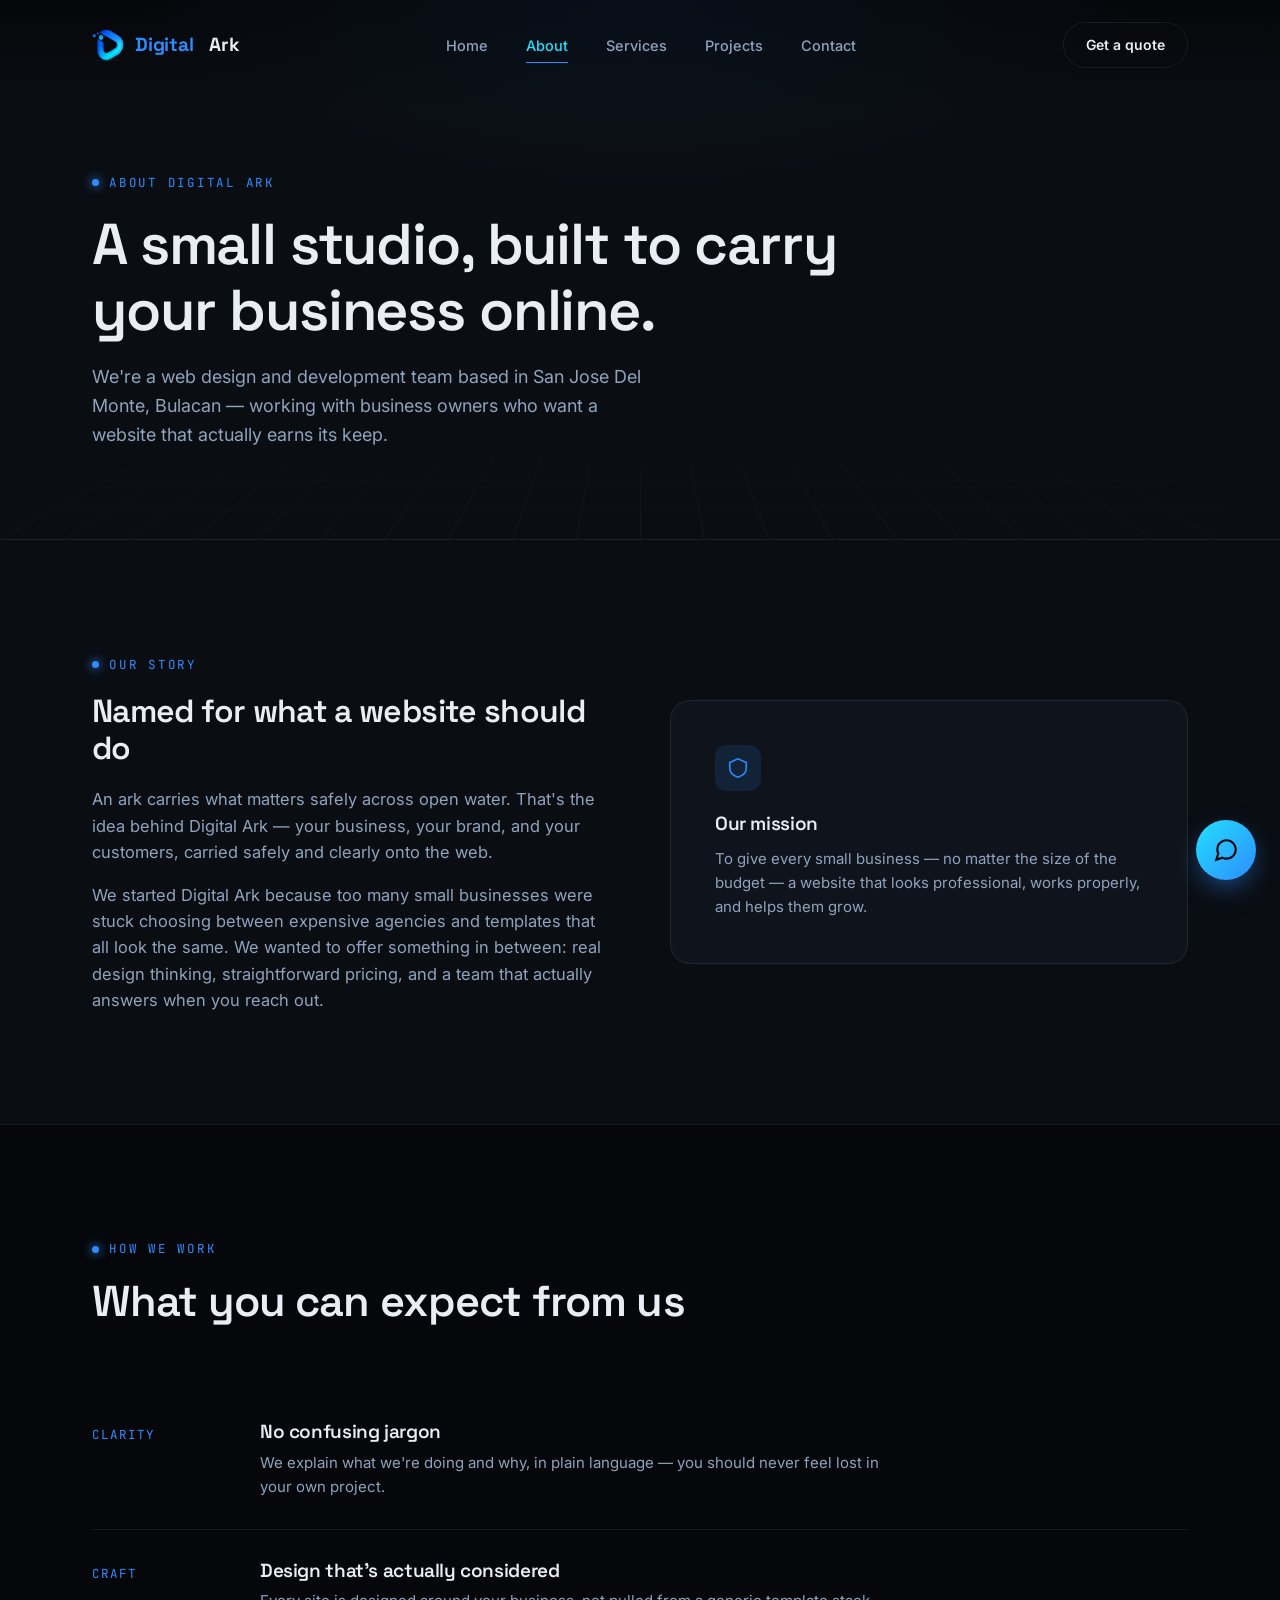
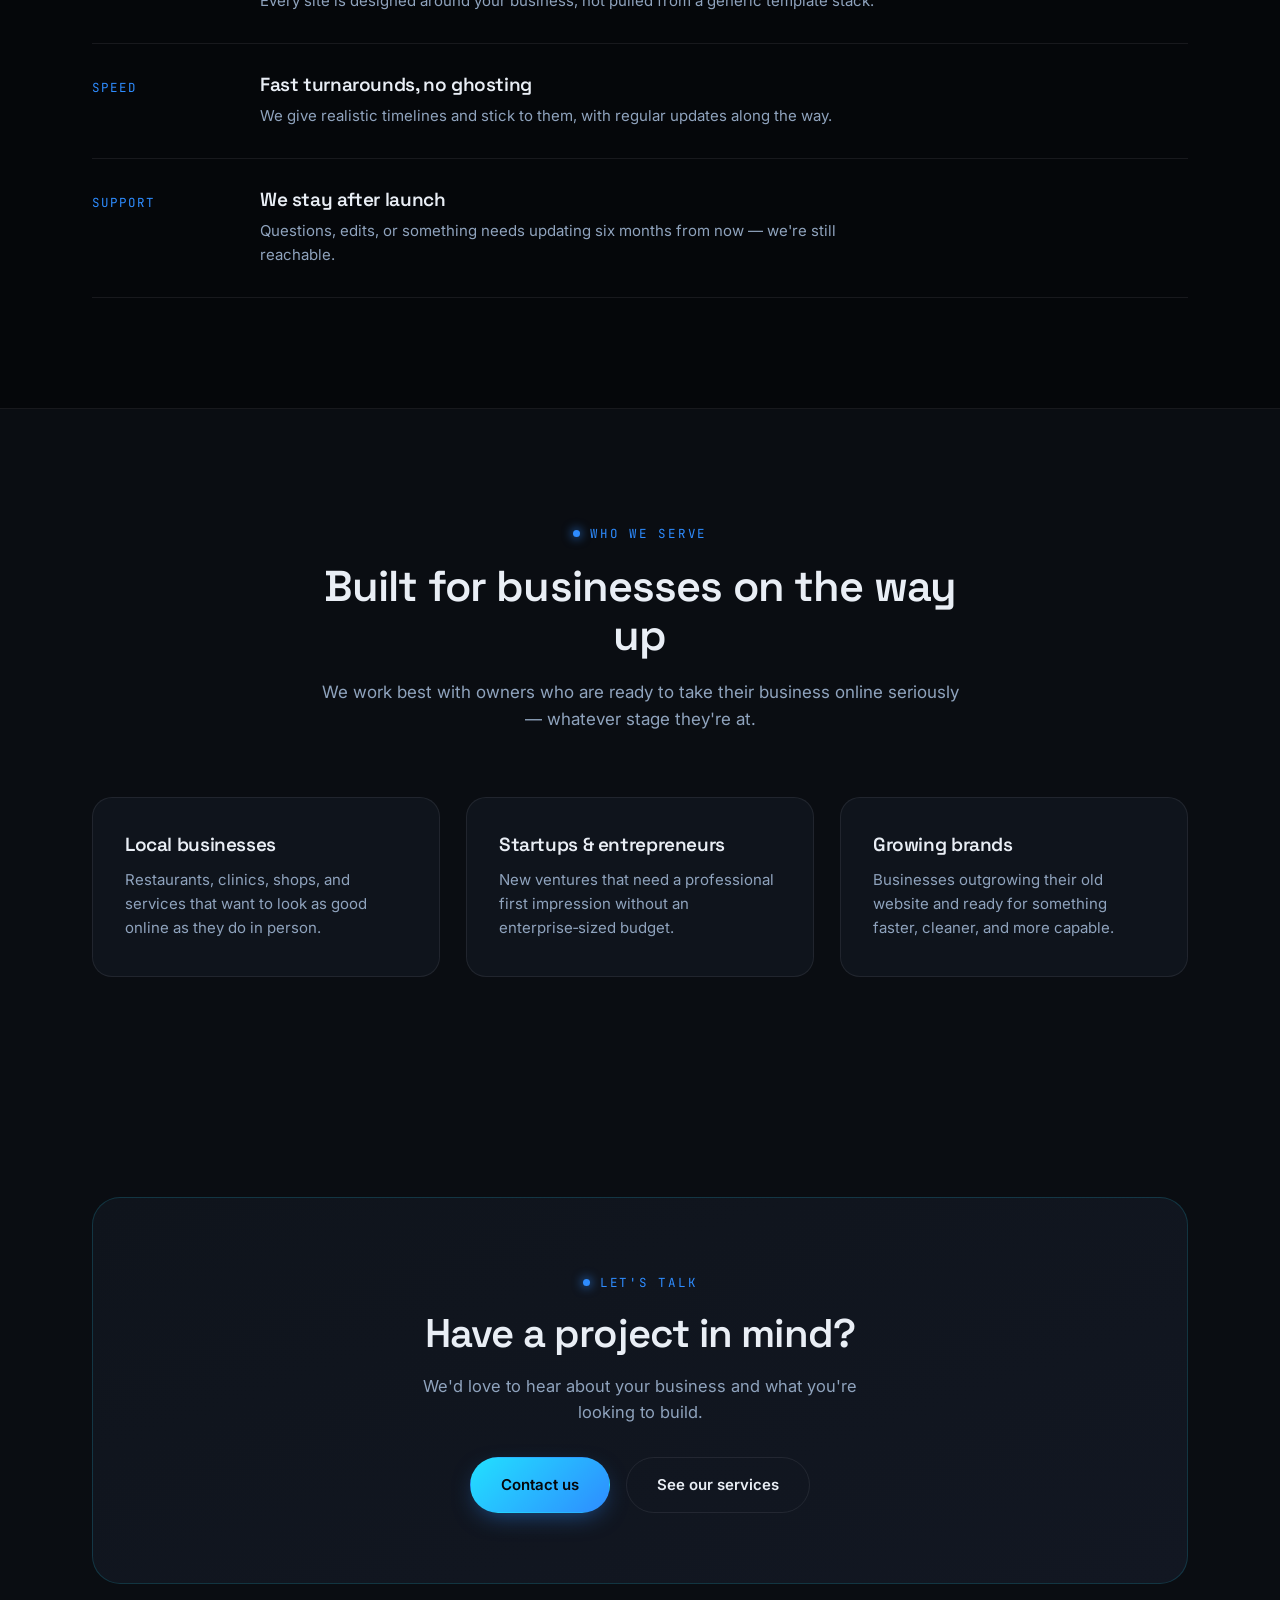
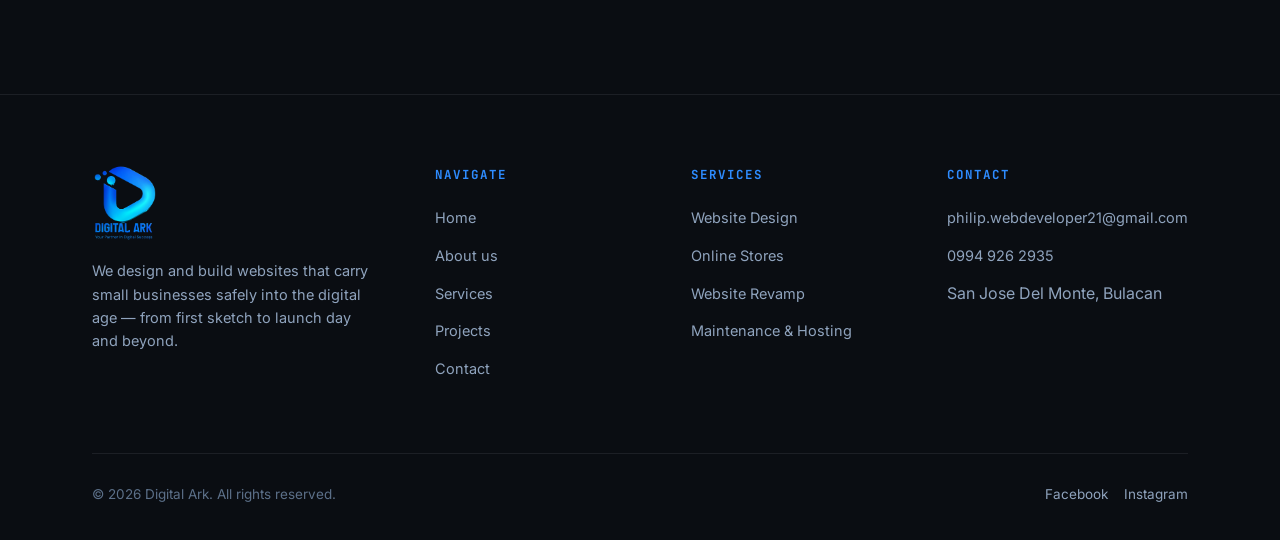
==== commit ce523fb7: "Update about.html" ====
--- a/about.html
+++ b/about.html
@@ -187,18 +187,6 @@
 </footer>
 
 <script src="js/main.js"></script>
-<script src="js/faq-chatbot.js"></script>
-
-    <!-- Chat Button -->
-<button id="faq-chat-fab" class="ai-chat-fab" aria-label="Chat with Digital Ark">
-  <svg viewBox="0 0 24 24" fill="none" stroke="currentColor" stroke-width="2">
-    <path d="M21 11.5a8.38 8.38 0 0 1-.9 3.8 8.5 8.5 0 0 1-7.6 4.7 8.38 8.38 0 0 1-3.8-.9L3 21l1.9-5.7a8.38 8.38 0 0 1-.9-3.8 8.5 8.5 0 0 1 4.7-7.6 8.38 8.38 0 0 1 3.8-.9h.5a8.48 8.48 0 0 1 8 8v.5z"/>
-  </svg>
-</button>
-
-<div id="faq-chat-window">
-    ...
-</div>
-    
+<script src="..js/faq-chatbot.js"></script>
 </body>
 </html>
